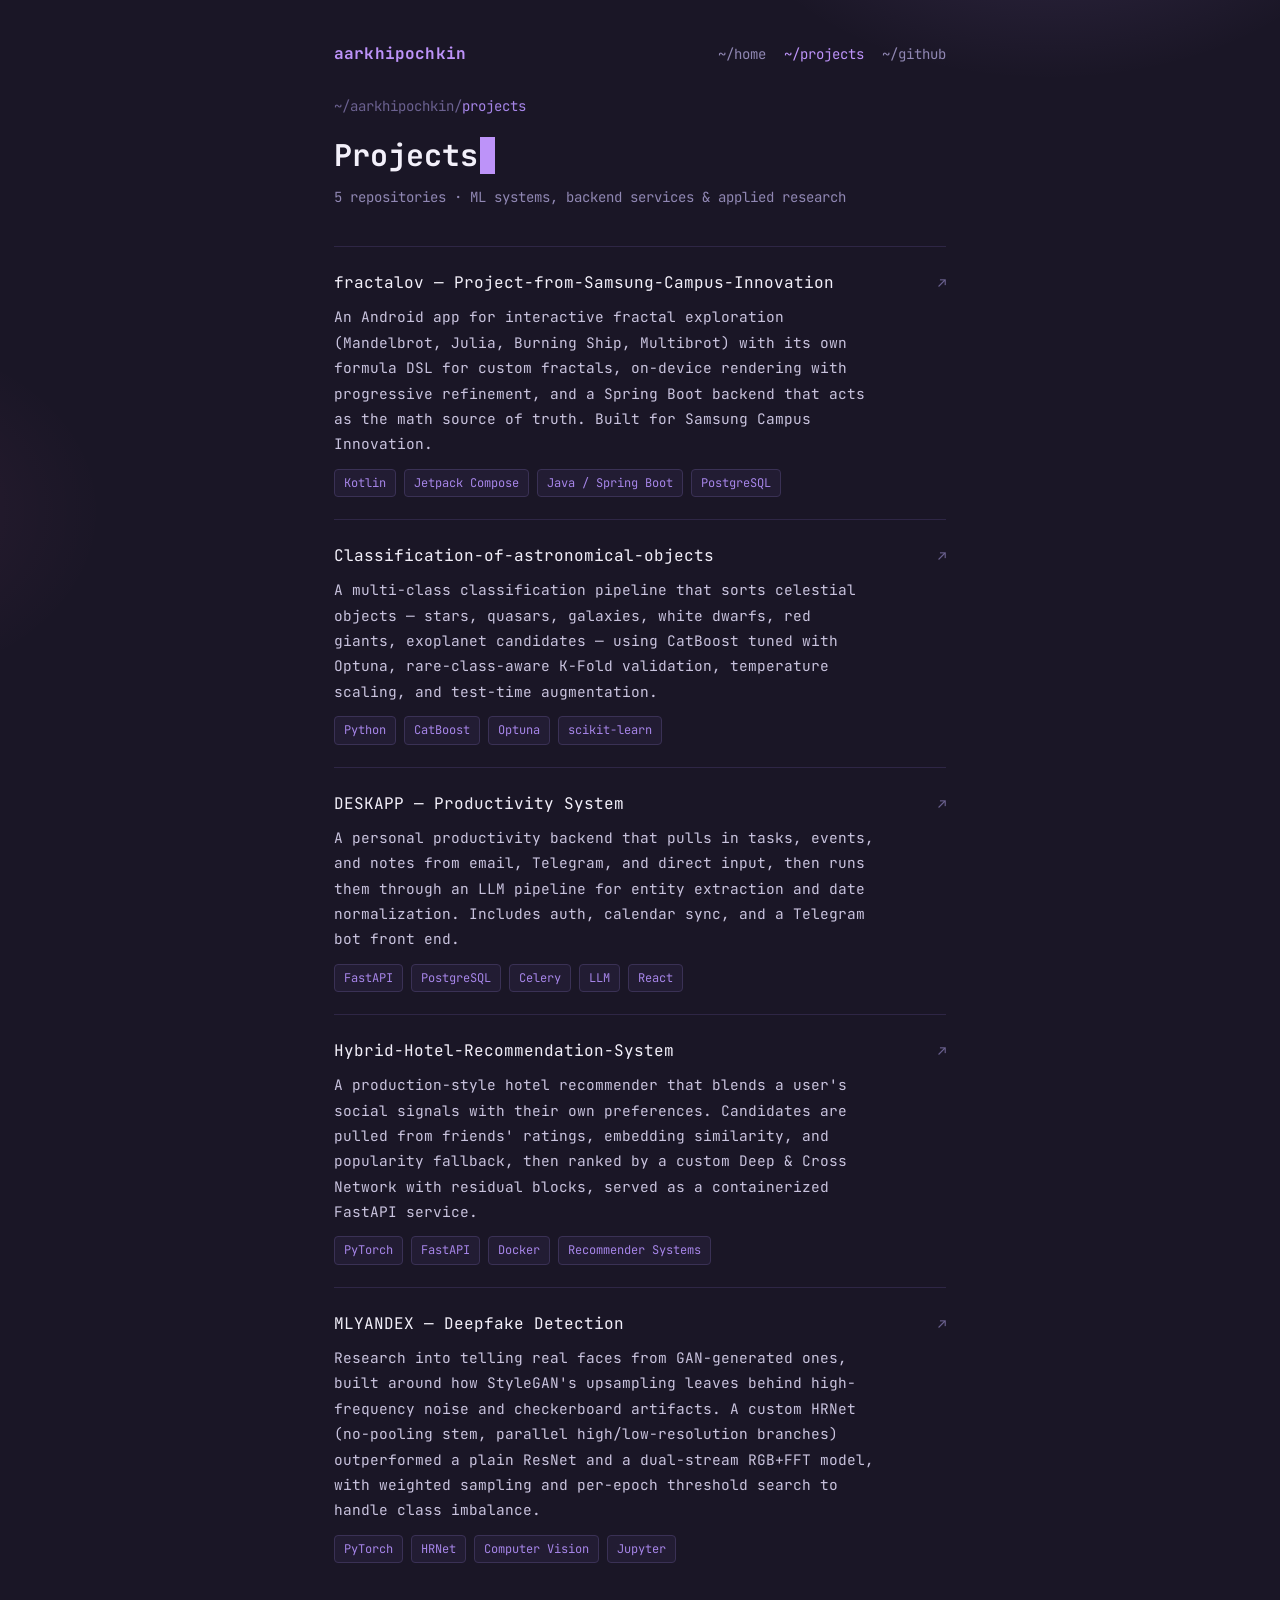
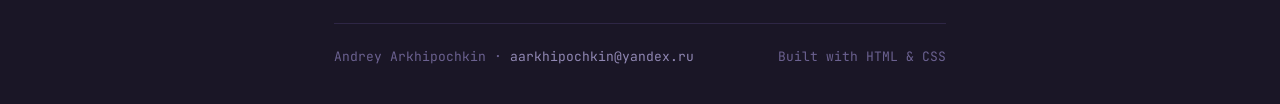
==== projects.html @ 34a768a9 "Add files via upload" ====
<!DOCTYPE html>
<html lang="en">
<head>
<meta charset="UTF-8">
<meta name="viewport" content="width=device-width, initial-scale=1">
<title>Projects · Andrey Arkhipochkin</title>
<meta name="description" content="Selected projects by Andrey Arkhipochkin — ML systems, backend services, and applied research.">
<link rel="icon" href="data:,">
<link rel="preconnect" href="https://fonts.googleapis.com">
<link rel="preconnect" href="https://fonts.gstatic.com" crossorigin>
<link href="https://fonts.googleapis.com/css2?family=JetBrains+Mono:wght@400;500;600;700&display=swap" rel="stylesheet">
<link rel="stylesheet" href="style.css">
</head>
<body>

<div class="wrap">

  <header class="site-header">
    <a class="logo" href="index.html">aarkhipochkin</a>
    <nav class="nav-links">
      <a href="index.html">~/home</a>
      <a href="projects.html" class="active">~/projects</a>
      <a href="https://github.com/Krist-Marrakesh" target="_blank" rel="noopener">~/github</a>
    </nav>
  </header>

  <main>
    <p class="crumb">~/aarkhipochkin/<span class="seg-accent">projects</span></p>

    <h1>Projects<span class="cursor">&nbsp;</span></h1>
    <p class="intro-line">5 repositories · ML systems, backend services &amp; applied research</p>

    <div class="project-list">

      <a class="project-row" href="https://github.com/Krist-Marrakesh/Project-from-Samsung-Campus-Innovation" target="_blank" rel="noopener">
        <div class="project-title">
          <span>fractalov — Project-from-Samsung-Campus-Innovation</span>
          <span class="project-arrow">↗</span>
        </div>
        <p class="project-desc">An Android app for interactive fractal exploration (Mandelbrot, Julia, Burning Ship, Multibrot) with its own formula DSL for custom fractals, on-device rendering with progressive refinement, and a Spring Boot backend that acts as the math source of truth. Built for Samsung Campus Innovation.</p>
        <div class="tags">
          <span class="tag">Kotlin</span>
          <span class="tag">Jetpack Compose</span>
          <span class="tag">Java / Spring Boot</span>
          <span class="tag">PostgreSQL</span>
        </div>
      </a>

      <a class="project-row" href="https://github.com/Krist-Marrakesh/Classification-of-astronomical-objects" target="_blank" rel="noopener">
        <div class="project-title">
          <span>Classification-of-astronomical-objects</span>
          <span class="project-arrow">↗</span>
        </div>
        <p class="project-desc">A multi-class classification pipeline that sorts celestial objects — stars, quasars, galaxies, white dwarfs, red giants, exoplanet candidates — using CatBoost tuned with Optuna, rare-class-aware K-Fold validation, temperature scaling, and test-time augmentation.</p>
        <div class="tags">
          <span class="tag">Python</span>
          <span class="tag">CatBoost</span>
          <span class="tag">Optuna</span>
          <span class="tag">scikit-learn</span>
        </div>
      </a>

      <a class="project-row" href="https://github.com/Krist-Marrakesh/DESKAPP" target="_blank" rel="noopener">
        <div class="project-title">
          <span>DESKAPP — Productivity System</span>
          <span class="project-arrow">↗</span>
        </div>
        <p class="project-desc">A personal productivity backend that pulls in tasks, events, and notes from email, Telegram, and direct input, then runs them through an LLM pipeline for entity extraction and date normalization. Includes auth, calendar sync, and a Telegram bot front end.</p>
        <div class="tags">
          <span class="tag">FastAPI</span>
          <span class="tag">PostgreSQL</span>
          <span class="tag">Celery</span>
          <span class="tag">LLM</span>
          <span class="tag">React</span>
        </div>
      </a>

      <a class="project-row" href="https://github.com/Krist-Marrakesh/Hybrid-Hotel-Recommendation-System-Based-on-Friends-Recommendations" target="_blank" rel="noopener">
        <div class="project-title">
          <span>Hybrid-Hotel-Recommendation-System</span>
          <span class="project-arrow">↗</span>
        </div>
        <p class="project-desc">A production-style hotel recommender that blends a user's social signals with their own preferences. Candidates are pulled from friends' ratings, embedding similarity, and popularity fallback, then ranked by a custom Deep &amp; Cross Network with residual blocks, served as a containerized FastAPI service.</p>
        <div class="tags">
          <span class="tag">PyTorch</span>
          <span class="tag">FastAPI</span>
          <span class="tag">Docker</span>
          <span class="tag">Recommender Systems</span>
        </div>
      </a>

      <a class="project-row" href="https://github.com/Krist-Marrakesh/MLYANDEX" target="_blank" rel="noopener">
        <div class="project-title">
          <span>MLYANDEX — Deepfake Detection</span>
          <span class="project-arrow">↗</span>
        </div>
        <p class="project-desc">Research into telling real faces from GAN-generated ones, built around how StyleGAN's upsampling leaves behind high-frequency noise and checkerboard artifacts. A custom HRNet (no-pooling stem, parallel high/low-resolution branches) outperformed a plain ResNet and a dual-stream RGB+FFT model, with weighted sampling and per-epoch threshold search to handle class imbalance.</p>
        <div class="tags">
          <span class="tag">PyTorch</span>
          <span class="tag">HRNet</span>
          <span class="tag">Computer Vision</span>
          <span class="tag">Jupyter</span>
        </div>
      </a>

    </div>
  </main>

  <footer>
    <span>Andrey Arkhipochkin · <a href="mailto:aarkhipochkin@yandex.ru">aarkhipochkin@yandex.ru</a></span>
    <span>Built with HTML &amp; CSS</span>
  </footer>

</div>

</body>
</html>
---- style.css ----
/* ============================================================
   aarkhipochkin.github.io — Dracula-purple, terminal-minimal
   ============================================================ */

:root {
  --bg:        #1a1626;
  --bg-soft:   #221c33;
  --card:      #251f3a;
  --border:    #3a3155;
  --border-soft: #2e2645;

  --text:      #f3f0fa;
  --text-dim:  #c9c3de;
  --muted:     #9087b3;
  --faint:     #6b6190;

  --purple:    #bd93f9;
  --purple-soft: #a685e8;
  --pink:      #ff79c6;
  --cyan:      #8be9fd;

  --mono: 'JetBrains Mono', 'Fira Code', ui-monospace, SFMono-Regular, Menlo, Consolas, monospace;

  --max-w: 660px;
  --radius: 6px;
}

* { box-sizing: border-box; }

html { scroll-behavior: smooth; }

body {
  margin: 0;
  background: var(--bg);
  background-image:
    radial-gradient(560px 360px at 82% -8%, rgba(189, 147, 249, 0.16), transparent 60%),
    radial-gradient(420px 320px at -10% 30%, rgba(255, 121, 198, 0.07), transparent 55%);
  background-repeat: no-repeat;
  color: var(--text);
  font-family: var(--mono);
  font-size: 16px;
  line-height: 1.7;
  -webkit-font-smoothing: antialiased;
  min-height: 100vh;
  display: flex;
  flex-direction: column;
}

::selection {
  background: var(--purple);
  color: var(--bg);
}

a {
  color: inherit;
  text-decoration: none;
}

a:focus-visible,
button:focus-visible {
  outline: 2px solid var(--purple);
  outline-offset: 3px;
  border-radius: 3px;
}

.wrap {
  width: 100%;
  max-width: var(--max-w);
  margin: 0 auto;
  padding: 0 24px;
  flex: 1;
  display: flex;
  flex-direction: column;
}

/* ---------- header / nav ---------- */

.site-header {
  display: flex;
  align-items: baseline;
  justify-content: space-between;
  flex-wrap: wrap;
  row-gap: 10px;
  padding: 40px 0 28px;
}

.site-header .logo {
  color: var(--purple);
  font-weight: 700;
  letter-spacing: 0.01em;
}

.site-header .logo:hover { color: var(--pink); }

.nav-links {
  display: flex;
  gap: 18px;
  font-size: 14px;
}

.nav-links a {
  color: var(--muted);
  transition: color 0.15s ease;
  white-space: nowrap;
}

.nav-links a:hover { color: var(--text); }

.nav-links a.active {
  color: var(--purple);
  position: relative;
}

/* ---------- breadcrumb ---------- */

.crumb {
  color: var(--faint);
  font-size: 14px;
  margin: 0 0 18px;
}

.crumb .seg-accent { color: var(--purple-soft); }

/* ---------- hero / home ---------- */

main { padding-bottom: 56px; }

h1 {
  font-size: 30px;
  font-weight: 700;
  line-height: 1.25;
  margin: 0 0 12px;
  color: var(--text);
}

.cursor {
  display: inline-block;
  width: 0.5em;
  margin-left: 2px;
  background: var(--purple);
  animation: blink 1.05s step-end infinite;
}

@keyframes blink {
  0%, 49% { opacity: 1; }
  50%, 100% { opacity: 0; }
}

.role-line {
  color: var(--purple-soft);
  font-size: 14.5px;
  letter-spacing: 0.01em;
  margin: 0 0 28px;
}

.role-line .dot { color: var(--faint); margin: 0 8px; }

.bio {
  color: var(--text-dim);
  font-size: 15px;
  line-height: 1.85;
  max-width: 58ch;
  margin: 0 0 34px;
}

.actions {
  display: flex;
  gap: 14px;
  flex-wrap: wrap;
  margin-bottom: 52px;
}

.btn {
  display: inline-flex;
  align-items: center;
  gap: 6px;
  padding: 10px 20px;
  font-family: var(--mono);
  font-size: 14px;
  border-radius: var(--radius);
  border: 1px solid transparent;
  transition: border-color 0.15s ease, background 0.15s ease, color 0.15s ease, transform 0.1s ease;
}

.btn:active { transform: translateY(1px); }

.btn-primary {
  background: var(--purple);
  color: #1a1626;
  font-weight: 600;
}

.btn-primary:hover { background: var(--pink); }

.btn-ghost {
  border-color: var(--border);
  color: var(--text-dim);
}

.btn-ghost:hover {
  border-color: var(--purple-soft);
  color: var(--text);
}

.avatar-wrap {
  display: flex;
  justify-content: flex-start;
}

.avatar {
  width: 112px;
  height: 112px;
  border-radius: 50%;
  object-fit: cover;
  border: 1px solid var(--border);
  box-shadow: 0 0 0 6px rgba(189, 147, 249, 0.06);
}

/* ---------- projects list ---------- */

.intro-line {
  color: var(--muted);
  font-size: 14px;
  margin: 0 0 36px;
}

.project-list {
  display: flex;
  flex-direction: column;
}

.project-row {
  display: block;
  padding: 22px 0;
  border-top: 1px solid var(--border-soft);
}

.project-row:last-child { padding-bottom: 4px; }

.project-title {
  display: flex;
  align-items: baseline;
  justify-content: space-between;
  gap: 12px;
  margin: 0 0 8px;
}

.project-title a {
  color: var(--text);
  font-size: 16.5px;
  font-weight: 600;
  transition: color 0.15s ease;
}

.project-title a:hover { color: var(--purple); }

.project-arrow {
  color: var(--faint);
  font-size: 14px;
  transition: color 0.15s ease, transform 0.15s ease;
}

.project-row:hover .project-arrow {
  color: var(--pink);
  transform: translate(2px, -2px);
}

.project-desc {
  color: var(--text-dim);
  font-size: 14.5px;
  line-height: 1.75;
  margin: 0 0 12px;
  max-width: 60ch;
}

.tags {
  display: flex;
  flex-wrap: wrap;
  gap: 8px;
}

.tag {
  font-size: 12px;
  color: var(--purple-soft);
  border: 1px solid var(--border);
  border-radius: 4px;
  padding: 3px 9px;
  background: var(--bg-soft);
}

/* ---------- footer ---------- */

footer {
  border-top: 1px solid var(--border-soft);
  padding: 22px 0 36px;
  display: flex;
  justify-content: space-between;
  flex-wrap: wrap;
  row-gap: 8px;
  font-size: 13px;
  color: var(--faint);
}

footer a { color: var(--muted); }
footer a:hover { color: var(--purple); }

/* ---------- responsive ---------- */

@media (max-width: 540px) {
  .wrap { padding: 0 18px; }
  h1 { font-size: 25px; }
  .avatar { width: 92px; height: 92px; }
  .site-header { padding: 28px 0 22px; }
  .project-title { flex-direction: column; gap: 2px; }
}

@media (prefers-reduced-motion: reduce) {
  .cursor { animation: none; opacity: 1; }
  html { scroll-behavior: auto; }
}
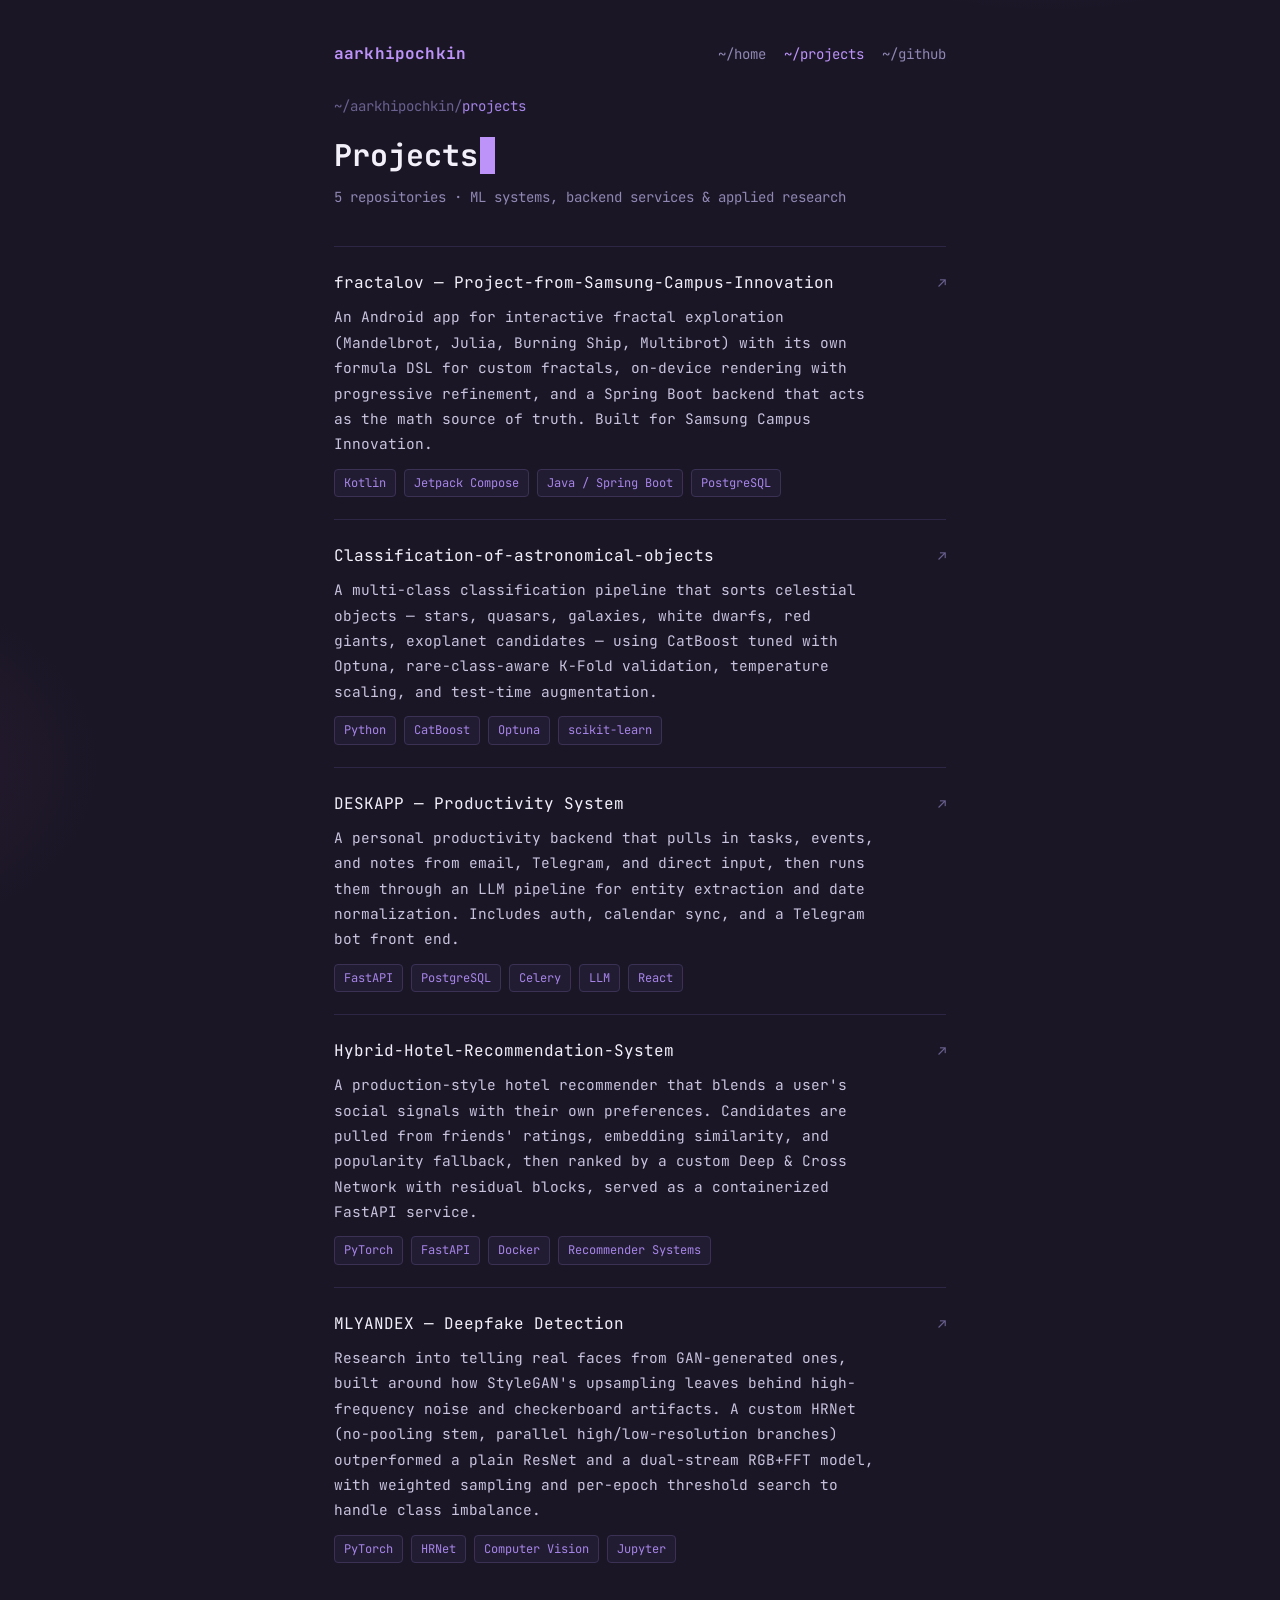
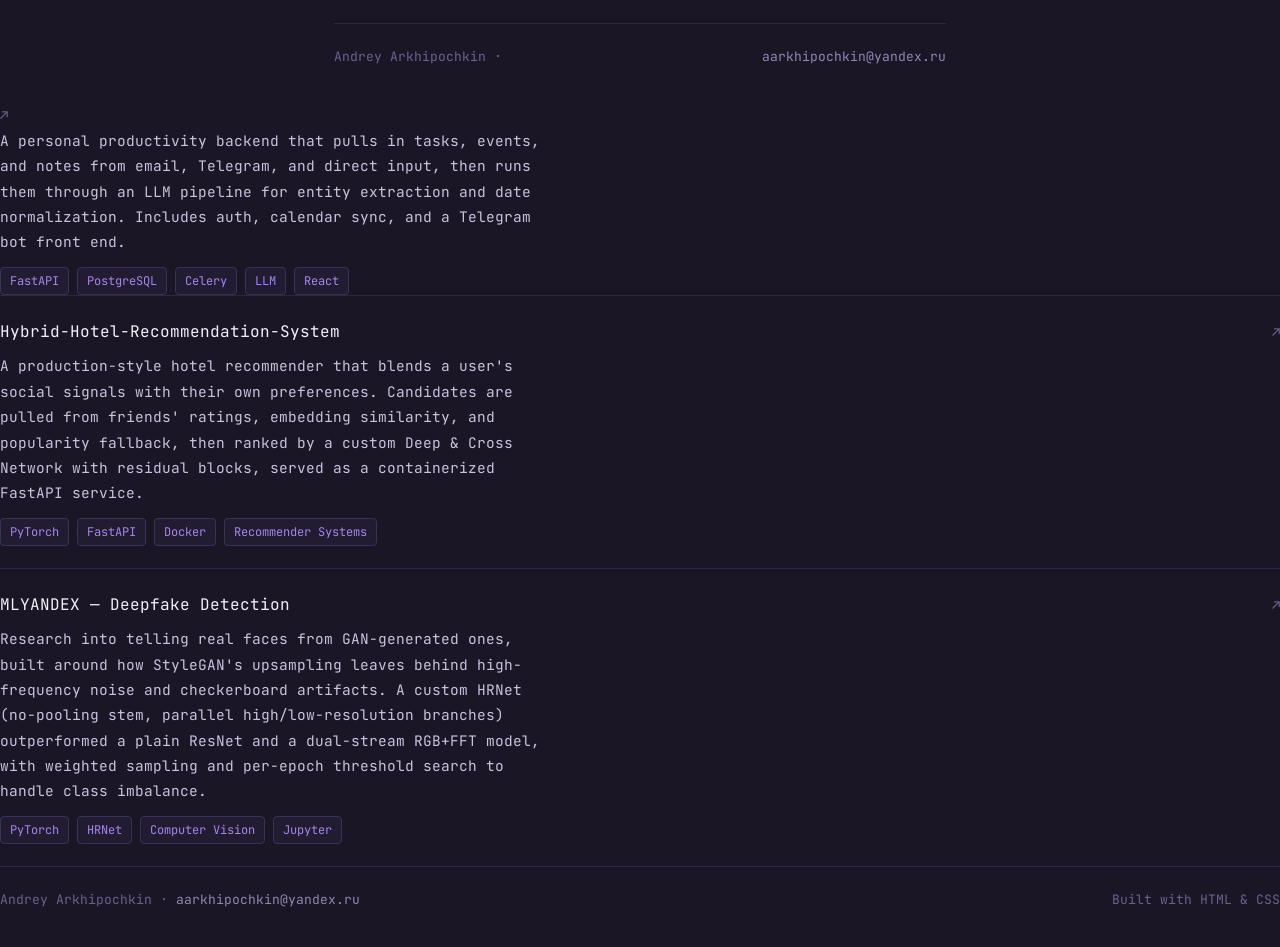
==== commit d8ec8cbd: "Update projects.html" ====
--- a/projects.html
+++ b/projects.html
@@ -107,6 +107,56 @@
   </main>
 
   <footer>
+    Andrey Arkhipochkin · <a href="mailto:aarkhipochkin@yandex.ru">aarkhipochkin@yandex.ru</a>
+  </footer>
+
+</div>
+
+</body>
+</html>          <span class="project-arrow">↗</span>
+        </div>
+        <p class="project-desc">A personal productivity backend that pulls in tasks, events, and notes from email, Telegram, and direct input, then runs them through an LLM pipeline for entity extraction and date normalization. Includes auth, calendar sync, and a Telegram bot front end.</p>
+        <div class="tags">
+          <span class="tag">FastAPI</span>
+          <span class="tag">PostgreSQL</span>
+          <span class="tag">Celery</span>
+          <span class="tag">LLM</span>
+          <span class="tag">React</span>
+        </div>
+      </a>
+
+      <a class="project-row" href="https://github.com/Krist-Marrakesh/Hybrid-Hotel-Recommendation-System-Based-on-Friends-Recommendations" target="_blank" rel="noopener">
+        <div class="project-title">
+          <span>Hybrid-Hotel-Recommendation-System</span>
+          <span class="project-arrow">↗</span>
+        </div>
+        <p class="project-desc">A production-style hotel recommender that blends a user's social signals with their own preferences. Candidates are pulled from friends' ratings, embedding similarity, and popularity fallback, then ranked by a custom Deep &amp; Cross Network with residual blocks, served as a containerized FastAPI service.</p>
+        <div class="tags">
+          <span class="tag">PyTorch</span>
+          <span class="tag">FastAPI</span>
+          <span class="tag">Docker</span>
+          <span class="tag">Recommender Systems</span>
+        </div>
+      </a>
+
+      <a class="project-row" href="https://github.com/Krist-Marrakesh/MLYANDEX" target="_blank" rel="noopener">
+        <div class="project-title">
+          <span>MLYANDEX — Deepfake Detection</span>
+          <span class="project-arrow">↗</span>
+        </div>
+        <p class="project-desc">Research into telling real faces from GAN-generated ones, built around how StyleGAN's upsampling leaves behind high-frequency noise and checkerboard artifacts. A custom HRNet (no-pooling stem, parallel high/low-resolution branches) outperformed a plain ResNet and a dual-stream RGB+FFT model, with weighted sampling and per-epoch threshold search to handle class imbalance.</p>
+        <div class="tags">
+          <span class="tag">PyTorch</span>
+          <span class="tag">HRNet</span>
+          <span class="tag">Computer Vision</span>
+          <span class="tag">Jupyter</span>
+        </div>
+      </a>
+
+    </div>
+  </main>
+
+  <footer>
     <span>Andrey Arkhipochkin · <a href="mailto:aarkhipochkin@yandex.ru">aarkhipochkin@yandex.ru</a></span>
     <span>Built with HTML &amp; CSS</span>
   </footer>
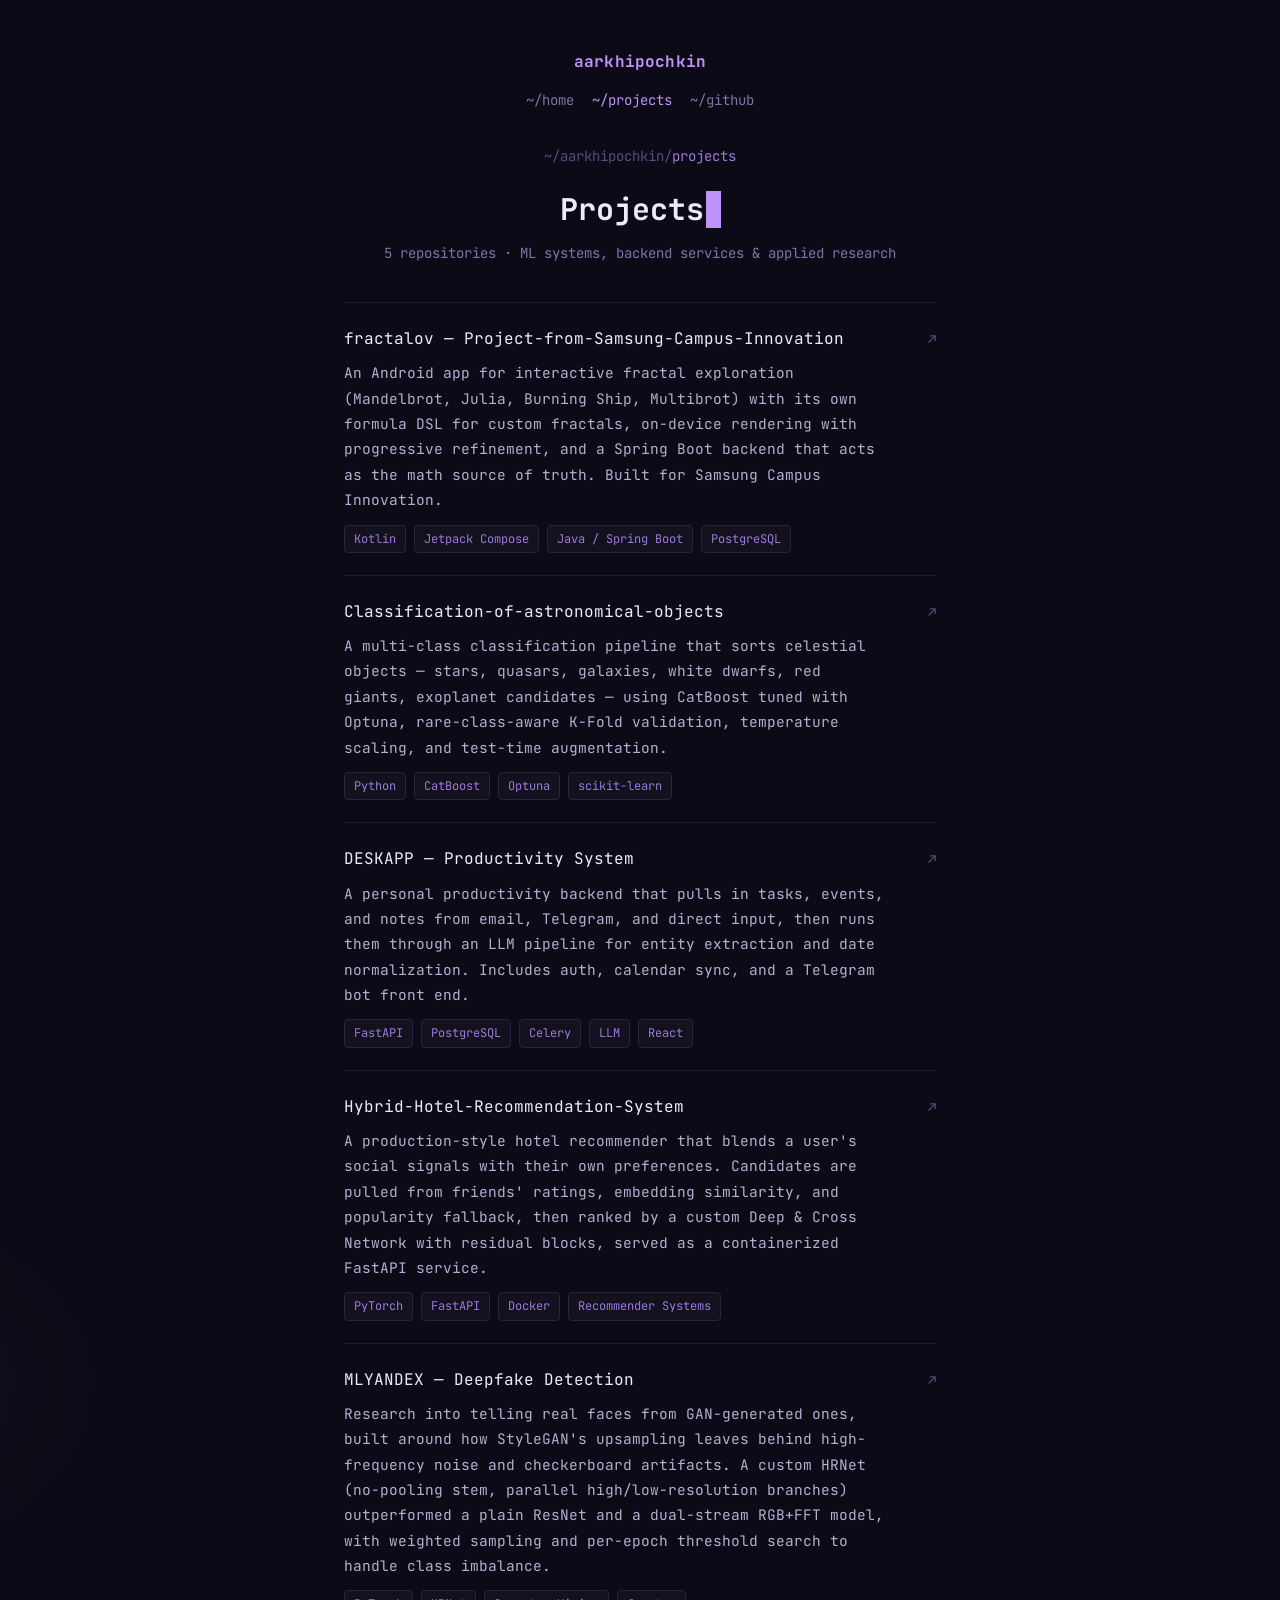
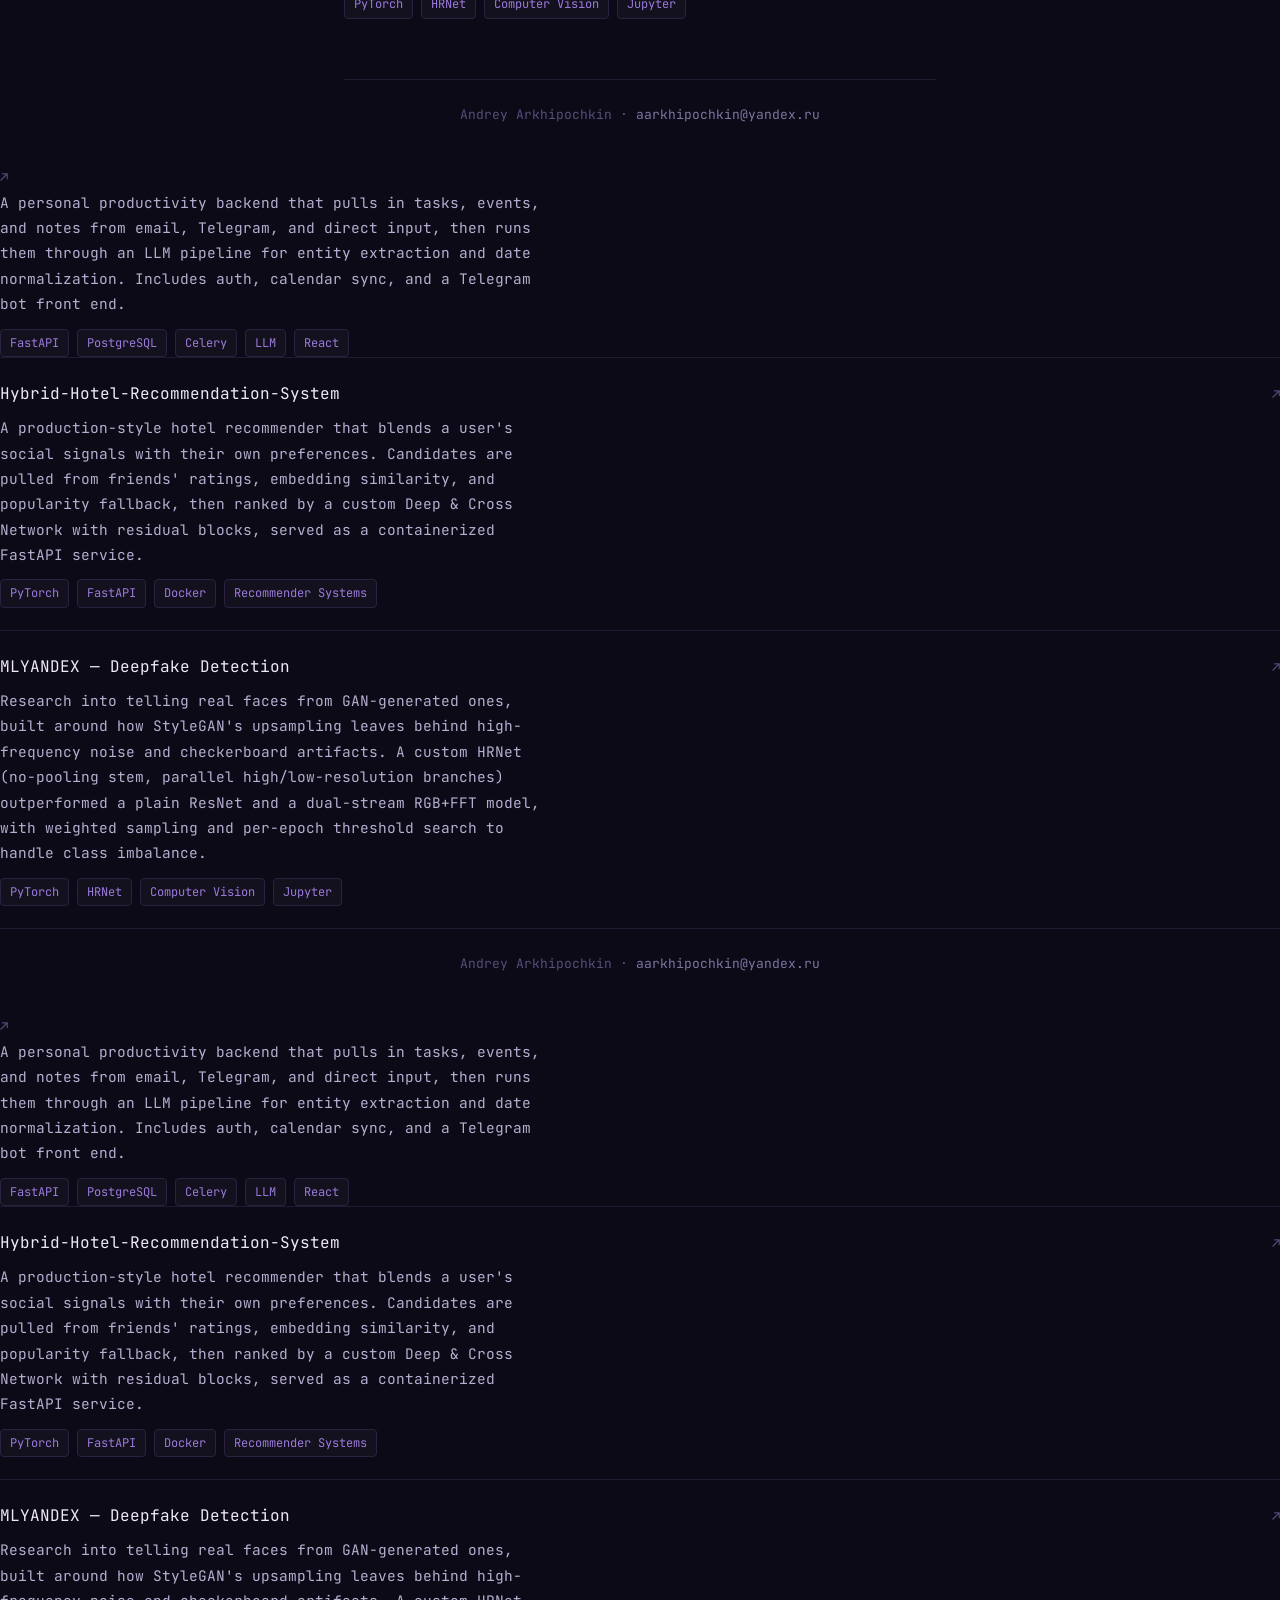
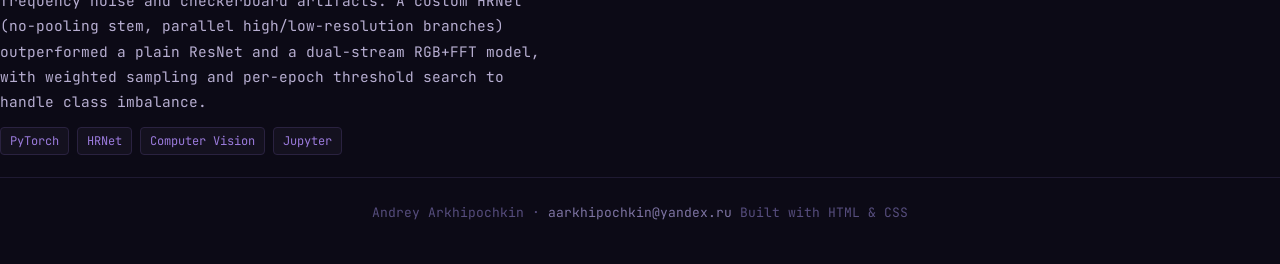
==== commit ace4f733: "Update projects.html" ====
--- a/projects.html
+++ b/projects.html
@@ -157,6 +157,56 @@
   </main>
 
   <footer>
+    Andrey Arkhipochkin · <a href="mailto:aarkhipochkin@yandex.ru">aarkhipochkin@yandex.ru</a>
+  </footer>
+
+</div>
+
+</body>
+</html>          <span class="project-arrow">↗</span>
+        </div>
+        <p class="project-desc">A personal productivity backend that pulls in tasks, events, and notes from email, Telegram, and direct input, then runs them through an LLM pipeline for entity extraction and date normalization. Includes auth, calendar sync, and a Telegram bot front end.</p>
+        <div class="tags">
+          <span class="tag">FastAPI</span>
+          <span class="tag">PostgreSQL</span>
+          <span class="tag">Celery</span>
+          <span class="tag">LLM</span>
+          <span class="tag">React</span>
+        </div>
+      </a>
+
+      <a class="project-row" href="https://github.com/Krist-Marrakesh/Hybrid-Hotel-Recommendation-System-Based-on-Friends-Recommendations" target="_blank" rel="noopener">
+        <div class="project-title">
+          <span>Hybrid-Hotel-Recommendation-System</span>
+          <span class="project-arrow">↗</span>
+        </div>
+        <p class="project-desc">A production-style hotel recommender that blends a user's social signals with their own preferences. Candidates are pulled from friends' ratings, embedding similarity, and popularity fallback, then ranked by a custom Deep &amp; Cross Network with residual blocks, served as a containerized FastAPI service.</p>
+        <div class="tags">
+          <span class="tag">PyTorch</span>
+          <span class="tag">FastAPI</span>
+          <span class="tag">Docker</span>
+          <span class="tag">Recommender Systems</span>
+        </div>
+      </a>
+
+      <a class="project-row" href="https://github.com/Krist-Marrakesh/MLYANDEX" target="_blank" rel="noopener">
+        <div class="project-title">
+          <span>MLYANDEX — Deepfake Detection</span>
+          <span class="project-arrow">↗</span>
+        </div>
+        <p class="project-desc">Research into telling real faces from GAN-generated ones, built around how StyleGAN's upsampling leaves behind high-frequency noise and checkerboard artifacts. A custom HRNet (no-pooling stem, parallel high/low-resolution branches) outperformed a plain ResNet and a dual-stream RGB+FFT model, with weighted sampling and per-epoch threshold search to handle class imbalance.</p>
+        <div class="tags">
+          <span class="tag">PyTorch</span>
+          <span class="tag">HRNet</span>
+          <span class="tag">Computer Vision</span>
+          <span class="tag">Jupyter</span>
+        </div>
+      </a>
+
+    </div>
+  </main>
+
+  <footer>
     <span>Andrey Arkhipochkin · <a href="mailto:aarkhipochkin@yandex.ru">aarkhipochkin@yandex.ru</a></span>
     <span>Built with HTML &amp; CSS</span>
   </footer>
--- a/style.css
+++ b/style.css
@@ -3,25 +3,25 @@
    ============================================================ */
 
 :root {
-  --bg:        #1a1626;
-  --bg-soft:   #221c33;
-  --card:      #251f3a;
-  --border:    #3a3155;
-  --border-soft: #2e2645;
-
-  --text:      #f3f0fa;
-  --text-dim:  #c9c3de;
-  --muted:     #9087b3;
-  --faint:     #6b6190;
+  --bg:        #0c0a16;
+  --bg-soft:   #14111f;
+  --card:      #181428;
+  --border:    #2a2240;
+  --border-soft: #1f1a32;
+
+  --text:      #efe9fa;
+  --text-dim:  #b7aed1;
+  --muted:     #7e74a3;
+  --faint:     #564d7d;
 
   --purple:    #bd93f9;
-  --purple-soft: #a685e8;
+  --purple-soft: #9a7adb;
   --pink:      #ff79c6;
   --cyan:      #8be9fd;
 
   --mono: 'JetBrains Mono', 'Fira Code', ui-monospace, SFMono-Regular, Menlo, Consolas, monospace;
 
-  --max-w: 660px;
+  --max-w: 640px;
   --radius: 6px;
 }
 
@@ -33,8 +33,8 @@
   margin: 0;
   background: var(--bg);
   background-image:
-    radial-gradient(560px 360px at 82% -8%, rgba(189, 147, 249, 0.16), transparent 60%),
-    radial-gradient(420px 320px at -10% 30%, rgba(255, 121, 198, 0.07), transparent 55%);
+    radial-gradient(560px 360px at 50% -10%, rgba(189, 147, 249, 0.09), transparent 60%),
+    radial-gradient(420px 320px at -10% 40%, rgba(255, 121, 198, 0.04), transparent 55%);
   background-repeat: no-repeat;
   color: var(--text);
   font-family: var(--mono);
@@ -77,11 +77,11 @@
 
 .site-header {
   display: flex;
-  align-items: baseline;
-  justify-content: space-between;
-  flex-wrap: wrap;
-  row-gap: 10px;
-  padding: 40px 0 28px;
+  flex-direction: column;
+  align-items: center;
+  gap: 14px;
+  padding: 48px 0 32px;
+  text-align: center;
 }
 
 .site-header .logo {
@@ -111,26 +111,26 @@
   position: relative;
 }
 
-/* ---------- breadcrumb ---------- */
+/* ---------- hero / home ---------- */
+
+main { padding-bottom: 56px; }
 
 .crumb {
   color: var(--faint);
   font-size: 14px;
-  margin: 0 0 18px;
+  margin: 0 0 22px;
+  text-align: center;
 }
 
 .crumb .seg-accent { color: var(--purple-soft); }
-
-/* ---------- hero / home ---------- */
-
-main { padding-bottom: 56px; }
 
 h1 {
   font-size: 30px;
   font-weight: 700;
   line-height: 1.25;
-  margin: 0 0 12px;
+  margin: 0 0 14px;
   color: var(--text);
+  text-align: center;
 }
 
 .cursor {
@@ -151,6 +151,7 @@
   font-size: 14.5px;
   letter-spacing: 0.01em;
   margin: 0 0 28px;
+  text-align: center;
 }
 
 .role-line .dot { color: var(--faint); margin: 0 8px; }
@@ -159,14 +160,16 @@
   color: var(--text-dim);
   font-size: 15px;
   line-height: 1.85;
-  max-width: 58ch;
-  margin: 0 0 34px;
+  max-width: 52ch;
+  margin: 0 auto 34px;
+  text-align: center;
 }
 
 .actions {
   display: flex;
   gap: 14px;
   flex-wrap: wrap;
+  justify-content: center;
   margin-bottom: 52px;
 }
 
@@ -186,7 +189,7 @@
 
 .btn-primary {
   background: var(--purple);
-  color: #1a1626;
+  color: var(--bg);
   font-weight: 600;
 }
 
@@ -204,7 +207,7 @@
 
 .avatar-wrap {
   display: flex;
-  justify-content: flex-start;
+  justify-content: center;
 }
 
 .avatar {
@@ -213,7 +216,7 @@
   border-radius: 50%;
   object-fit: cover;
   border: 1px solid var(--border);
-  box-shadow: 0 0 0 6px rgba(189, 147, 249, 0.06);
+  box-shadow: 0 0 0 6px rgba(189, 147, 249, 0.05);
 }
 
 /* ---------- projects list ---------- */
@@ -222,6 +225,7 @@
   color: var(--muted);
   font-size: 14px;
   margin: 0 0 36px;
+  text-align: center;
 }
 
 .project-list {
@@ -292,13 +296,15 @@
 
 footer {
   border-top: 1px solid var(--border-soft);
-  padding: 22px 0 36px;
-  display: flex;
-  justify-content: space-between;
-  flex-wrap: wrap;
-  row-gap: 8px;
+  padding: 24px 0 40px;
+  text-align: center;
   font-size: 13px;
   color: var(--faint);
+}
+
+footer .sep {
+  margin: 0 10px;
+  color: var(--border);
 }
 
 footer a { color: var(--muted); }
@@ -310,7 +316,7 @@
   .wrap { padding: 0 18px; }
   h1 { font-size: 25px; }
   .avatar { width: 92px; height: 92px; }
-  .site-header { padding: 28px 0 22px; }
+  .site-header { padding: 32px 0 24px; }
   .project-title { flex-direction: column; gap: 2px; }
 }
 
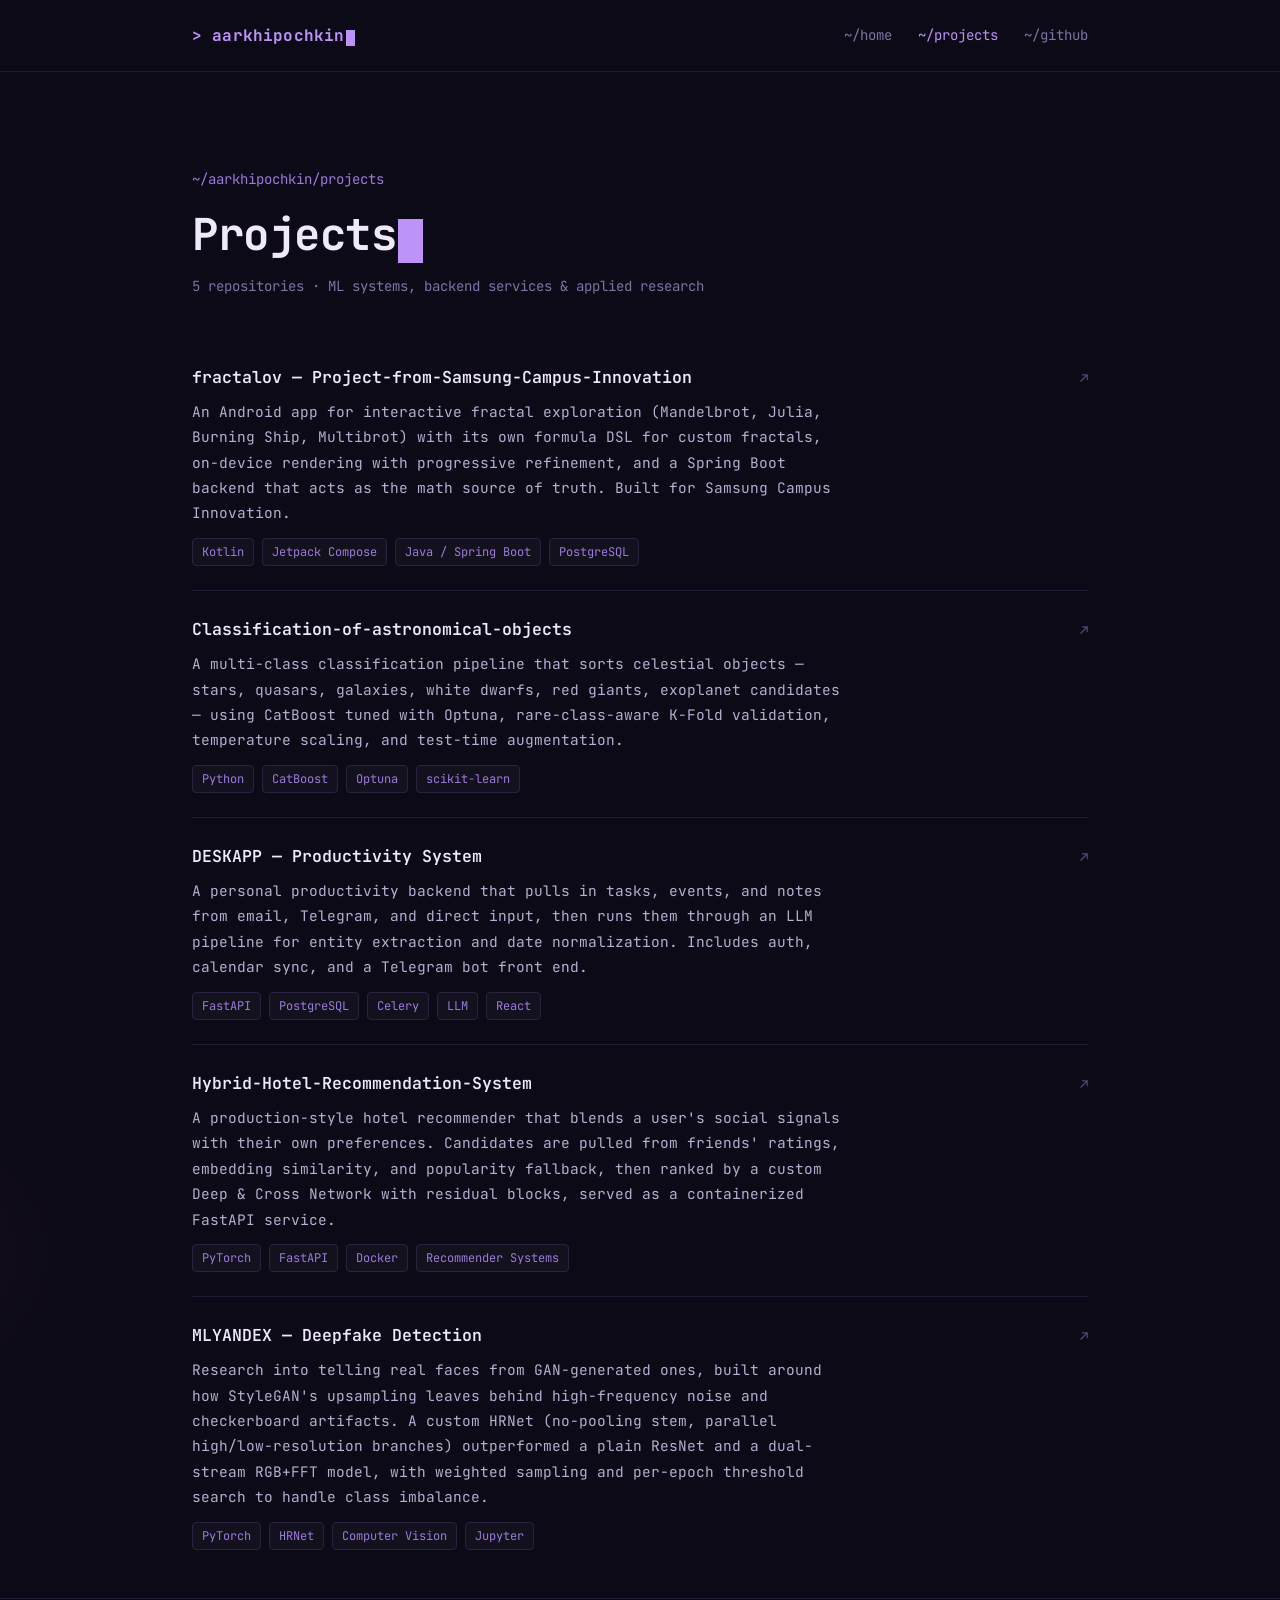
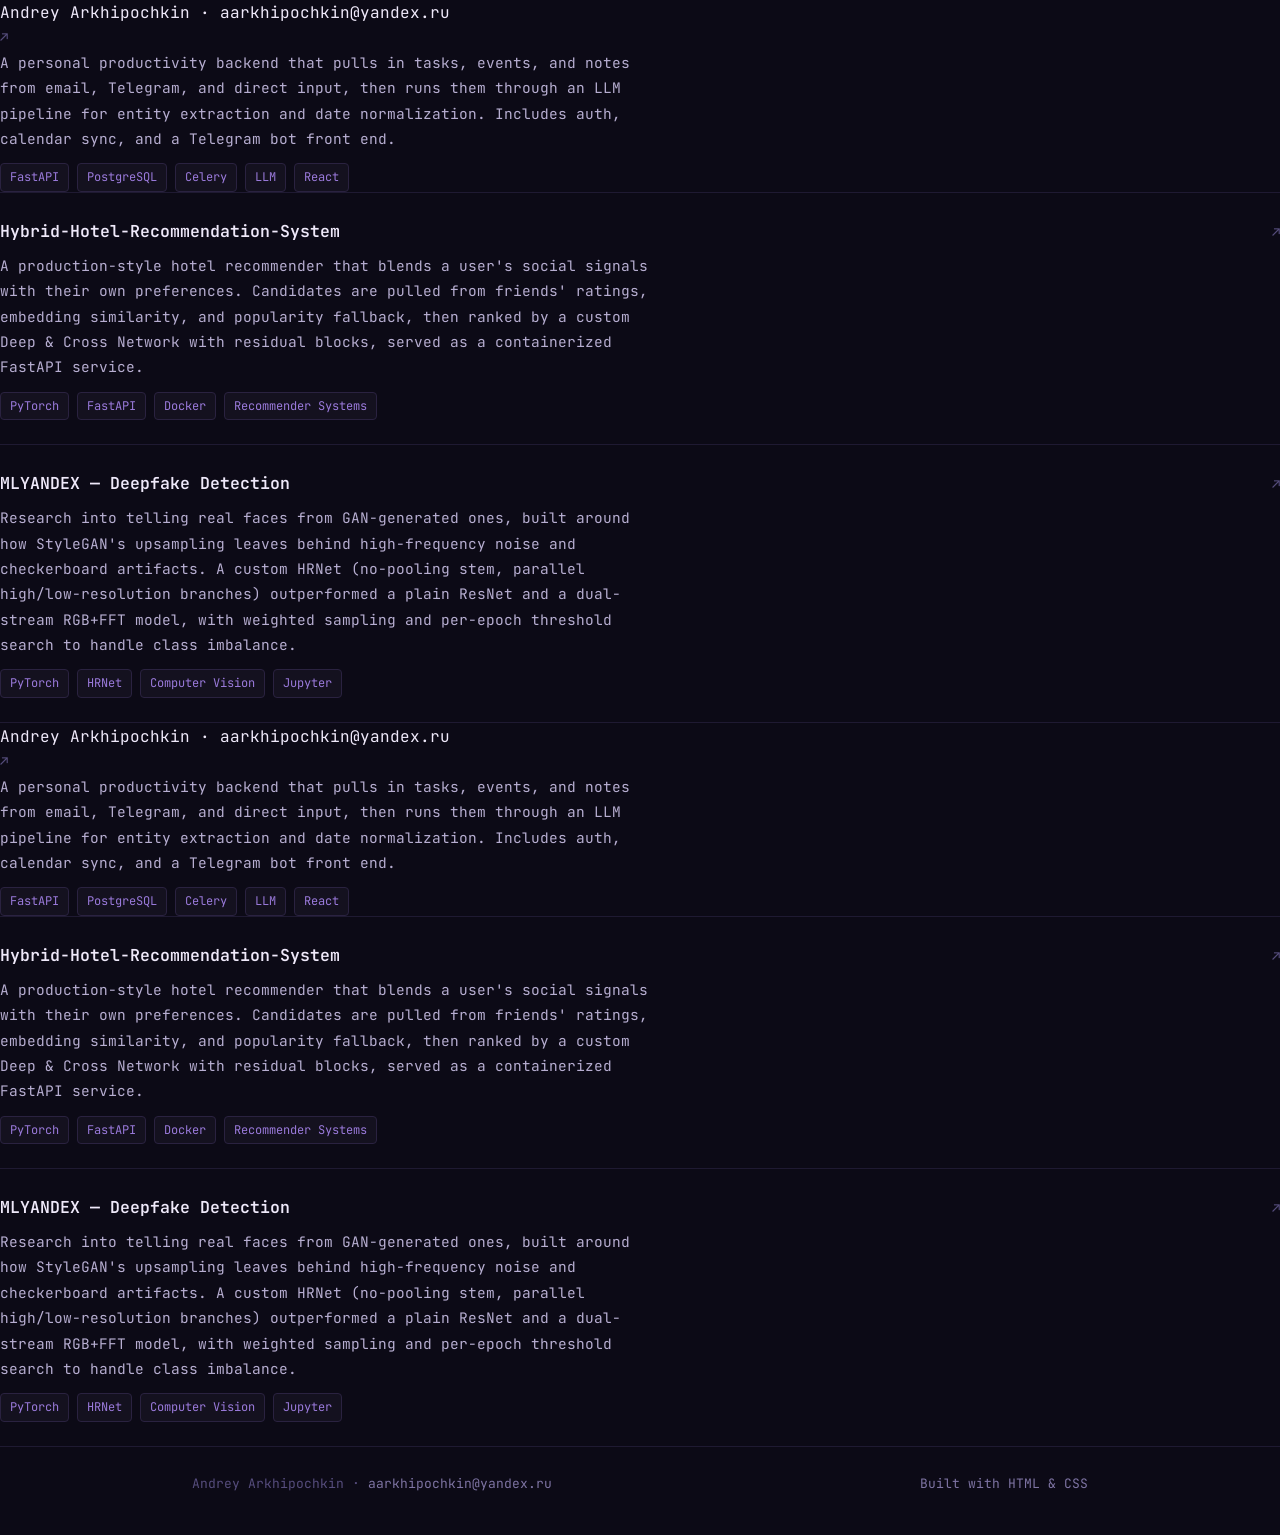
==== commit bcfd2a9f: "Rework layout to wide left-aligned style (papayiv-like), keep Dracula-purple theme Co-Authored-By: C" ====
--- a/projects.html
+++ b/projects.html
@@ -13,18 +13,19 @@
 </head>
 <body>
 
-<div class="wrap">
-
-  <header class="site-header">
-    <a class="logo" href="index.html">aarkhipochkin</a>
+<header class="site-header">
+  <div class="header-inner">
+    <a class="logo" href="index.html">&gt;&nbsp;aarkhipochkin<span class="cursor">&nbsp;</span></a>
     <nav class="nav-links">
       <a href="index.html">~/home</a>
       <a href="projects.html" class="active">~/projects</a>
       <a href="https://github.com/Krist-Marrakesh" target="_blank" rel="noopener">~/github</a>
     </nav>
-  </header>
-
-  <main>
+  </div>
+</header>
+
+<main class="wrap">
+
     <p class="crumb">~/aarkhipochkin/<span class="seg-accent">projects</span></p>
 
     <h1>Projects<span class="cursor">&nbsp;</span></h1>
@@ -204,14 +205,14 @@
       </a>
 
     </div>
-  </main>
-
-  <footer>
+</main>
+
+<footer>
+  <div class="footer-inner">
     <span>Andrey Arkhipochkin · <a href="mailto:aarkhipochkin@yandex.ru">aarkhipochkin@yandex.ru</a></span>
-    <span>Built with HTML &amp; CSS</span>
-  </footer>
-
-</div>
+    <span class="footer-right">Built with HTML &amp; CSS</span>
+  </div>
+</footer>
 
 </body>
 </html>
--- a/style.css
+++ b/style.css
@@ -21,7 +21,7 @@
 
   --mono: 'JetBrains Mono', 'Fira Code', ui-monospace, SFMono-Regular, Menlo, Consolas, monospace;
 
-  --max-w: 640px;
+  --max-w: 960px;
   --radius: 6px;
 }
 
@@ -63,79 +63,94 @@
   border-radius: 3px;
 }
 
+/* ---------- header / nav ---------- */
+
+.site-header {
+  width: 100%;
+  border-bottom: 1px solid var(--border-soft);
+}
+
+.header-inner {
+  max-width: var(--max-w);
+  margin: 0 auto;
+  padding: 22px 32px;
+  display: flex;
+  align-items: center;
+  justify-content: space-between;
+  gap: 18px;
+}
+
+.logo {
+  color: var(--purple);
+  font-weight: 700;
+  letter-spacing: 0.01em;
+  white-space: nowrap;
+}
+
+.logo:hover { color: var(--pink); }
+
+.nav-links {
+  display: flex;
+  gap: 26px;
+  font-size: 14px;
+}
+
+.nav-links a {
+  color: var(--muted);
+  transition: color 0.15s ease;
+  white-space: nowrap;
+}
+
+.nav-links a:hover { color: var(--text); }
+
+.nav-links a.active { color: var(--purple); }
+
+/* ---------- main content shell ---------- */
+
 .wrap {
   width: 100%;
   max-width: var(--max-w);
   margin: 0 auto;
-  padding: 0 24px;
+  padding: 0 32px;
   flex: 1;
-  display: flex;
-  flex-direction: column;
-}
-
-/* ---------- header / nav ---------- */
-
-.site-header {
-  display: flex;
-  flex-direction: column;
+}
+
+/* ---------- hero / home ---------- */
+
+.hero {
+  display: flex;
   align-items: center;
-  gap: 14px;
-  padding: 48px 0 32px;
-  text-align: center;
-}
-
-.site-header .logo {
-  color: var(--purple);
+  justify-content: space-between;
+  gap: 56px;
+  padding: 96px 0 0;
+}
+
+.hero-text { flex: 1; min-width: 0; }
+
+.hero-avatar { flex-shrink: 0; }
+
+.crumb {
+  color: var(--purple-soft);
+  font-size: 14px;
+  margin: 0 0 18px;
+}
+
+.crumb .seg-accent { color: var(--purple-soft); }
+
+h1 {
+  font-size: 44px;
   font-weight: 700;
-  letter-spacing: 0.01em;
-}
-
-.site-header .logo:hover { color: var(--pink); }
-
-.nav-links {
-  display: flex;
-  gap: 18px;
-  font-size: 14px;
-}
-
-.nav-links a {
-  color: var(--muted);
-  transition: color 0.15s ease;
-  white-space: nowrap;
-}
-
-.nav-links a:hover { color: var(--text); }
-
-.nav-links a.active {
-  color: var(--purple);
-  position: relative;
-}
-
-/* ---------- hero / home ---------- */
-
-main { padding-bottom: 56px; }
-
-.crumb {
-  color: var(--faint);
-  font-size: 14px;
-  margin: 0 0 22px;
-  text-align: center;
-}
-
-.crumb .seg-accent { color: var(--purple-soft); }
-
-h1 {
-  font-size: 30px;
-  font-weight: 700;
-  line-height: 1.25;
-  margin: 0 0 14px;
+  line-height: 1.1;
+  margin: 0 0 16px;
   color: var(--text);
-  text-align: center;
+  letter-spacing: -0.01em;
 }
 
 .cursor {
   display: inline-block;
-  width: 0.5em;
+  width: 0.55em;
+  height: 1em;
+  vertical-align: text-bottom;
   margin-left: 2px;
   background: var(--purple);
   animation: blink 1.05s step-end infinite;
@@ -148,10 +163,9 @@
 
 .role-line {
   color: var(--purple-soft);
-  font-size: 14.5px;
+  font-size: 15px;
   letter-spacing: 0.01em;
-  margin: 0 0 28px;
-  text-align: center;
+  margin: 0 0 26px;
 }
 
 .role-line .dot { color: var(--faint); margin: 0 8px; }
@@ -160,17 +174,14 @@
   color: var(--text-dim);
   font-size: 15px;
   line-height: 1.85;
-  max-width: 52ch;
-  margin: 0 auto 34px;
-  text-align: center;
+  max-width: 56ch;
+  margin: 0 0 32px;
 }
 
 .actions {
   display: flex;
   gap: 14px;
   flex-wrap: wrap;
-  justify-content: center;
-  margin-bottom: 52px;
 }
 
 .btn {
@@ -205,41 +216,46 @@
   color: var(--text);
 }
 
-.avatar-wrap {
-  display: flex;
-  justify-content: center;
-}
-
 .avatar {
-  width: 112px;
-  height: 112px;
+  width: 156px;
+  height: 156px;
   border-radius: 50%;
   object-fit: cover;
   border: 1px solid var(--border);
   box-shadow: 0 0 0 6px rgba(189, 147, 249, 0.05);
 }
 
+.divider {
+  border: 0;
+  border-top: 1px solid var(--border-soft);
+  margin: 72px 0 0;
+}
+
 /* ---------- projects list ---------- */
+
+main.wrap > .crumb { padding-top: 96px; }
 
 .intro-line {
   color: var(--muted);
   font-size: 14px;
-  margin: 0 0 36px;
-  text-align: center;
-}
+  margin: 0 0 40px;
+}
+
+h1 + .intro-line { margin-top: -4px; }
 
 .project-list {
   display: flex;
   flex-direction: column;
+  padding-bottom: 24px;
 }
 
 .project-row {
   display: block;
-  padding: 22px 0;
+  padding: 24px 0;
   border-top: 1px solid var(--border-soft);
 }
 
-.project-row:last-child { padding-bottom: 4px; }
+.project-row:first-child { border-top: 0; }
 
 .project-title {
   display: flex;
@@ -249,14 +265,14 @@
   margin: 0 0 8px;
 }
 
-.project-title a {
+.project-title span:first-child {
   color: var(--text);
   font-size: 16.5px;
   font-weight: 600;
   transition: color 0.15s ease;
 }
 
-.project-title a:hover { color: var(--purple); }
+.project-row:hover .project-title span:first-child { color: var(--purple); }
 
 .project-arrow {
   color: var(--faint);
@@ -274,7 +290,7 @@
   font-size: 14.5px;
   line-height: 1.75;
   margin: 0 0 12px;
-  max-width: 60ch;
+  max-width: 72ch;
 }
 
 .tags {
@@ -295,28 +311,45 @@
 /* ---------- footer ---------- */
 
 footer {
+  width: 100%;
   border-top: 1px solid var(--border-soft);
-  padding: 24px 0 40px;
-  text-align: center;
+}
+
+.footer-inner {
+  max-width: var(--max-w);
+  margin: 0 auto;
+  padding: 26px 32px 40px;
+  display: flex;
+  align-items: center;
+  justify-content: space-between;
+  gap: 14px;
   font-size: 13px;
   color: var(--faint);
 }
 
-footer .sep {
-  margin: 0 10px;
-  color: var(--border);
-}
-
-footer a { color: var(--muted); }
-footer a:hover { color: var(--purple); }
+.footer-inner a { color: var(--muted); }
+.footer-inner a:hover { color: var(--purple); }
+.footer-right { color: var(--muted); }
 
 /* ---------- responsive ---------- */
 
+@media (max-width: 720px) {
+  .hero {
+    flex-direction: column-reverse;
+    align-items: flex-start;
+    gap: 32px;
+    padding-top: 56px;
+  }
+  h1 { font-size: 34px; }
+  .avatar { width: 120px; height: 120px; }
+  main.wrap > .crumb { padding-top: 56px; }
+}
+
 @media (max-width: 540px) {
-  .wrap { padding: 0 18px; }
-  h1 { font-size: 25px; }
-  .avatar { width: 92px; height: 92px; }
-  .site-header { padding: 32px 0 24px; }
+  .header-inner { padding: 18px 20px; flex-direction: column; gap: 12px; align-items: flex-start; }
+  .wrap { padding: 0 20px; }
+  .footer-inner { padding: 22px 20px 32px; flex-direction: column; align-items: flex-start; gap: 6px; }
+  h1 { font-size: 28px; }
   .project-title { flex-direction: column; gap: 2px; }
 }
 
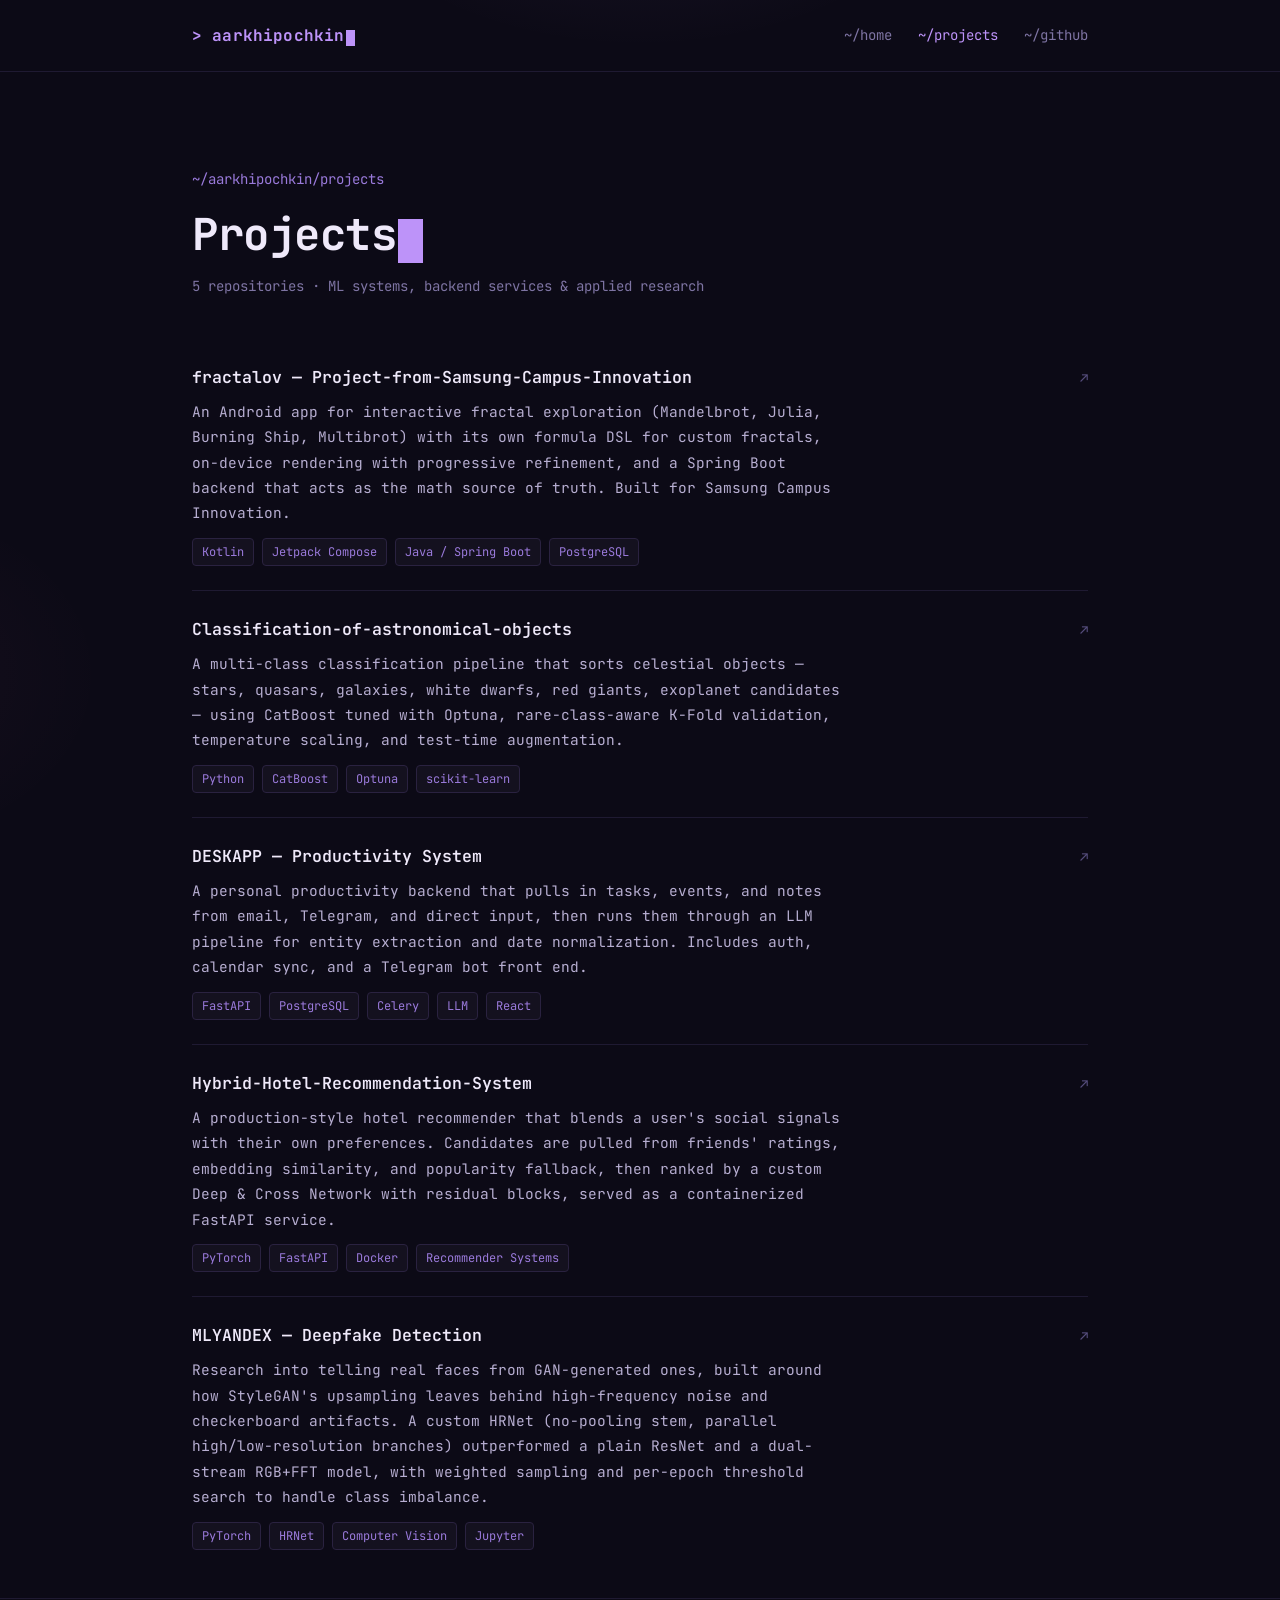
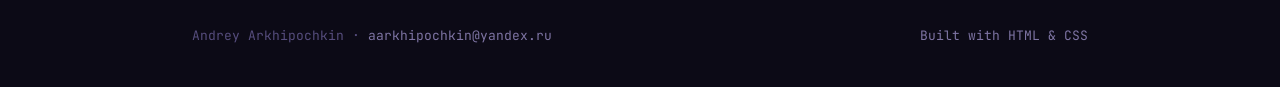
==== commit c58dacf8: "Fix projects.html: remove duplicated/garbled trailing markup Co-Authored-By: Claude Opus 4.8 <norepl" ====
--- a/projects.html
+++ b/projects.html
@@ -26,185 +26,86 @@
 
 <main class="wrap">
 
-    <p class="crumb">~/aarkhipochkin/<span class="seg-accent">projects</span></p>
+  <p class="crumb">~/aarkhipochkin/<span class="seg-accent">projects</span></p>
 
-    <h1>Projects<span class="cursor">&nbsp;</span></h1>
-    <p class="intro-line">5 repositories · ML systems, backend services &amp; applied research</p>
+  <h1>Projects<span class="cursor">&nbsp;</span></h1>
+  <p class="intro-line">5 repositories · ML systems, backend services &amp; applied research</p>
 
-    <div class="project-list">
+  <div class="project-list">
 
-      <a class="project-row" href="https://github.com/Krist-Marrakesh/Project-from-Samsung-Campus-Innovation" target="_blank" rel="noopener">
-        <div class="project-title">
-          <span>fractalov — Project-from-Samsung-Campus-Innovation</span>
-          <span class="project-arrow">↗</span>
-        </div>
-        <p class="project-desc">An Android app for interactive fractal exploration (Mandelbrot, Julia, Burning Ship, Multibrot) with its own formula DSL for custom fractals, on-device rendering with progressive refinement, and a Spring Boot backend that acts as the math source of truth. Built for Samsung Campus Innovation.</p>
-        <div class="tags">
-          <span class="tag">Kotlin</span>
-          <span class="tag">Jetpack Compose</span>
-          <span class="tag">Java / Spring Boot</span>
-          <span class="tag">PostgreSQL</span>
-        </div>
-      </a>
+    <a class="project-row" href="https://github.com/Krist-Marrakesh/Project-from-Samsung-Campus-Innovation" target="_blank" rel="noopener">
+      <div class="project-title">
+        <span>fractalov — Project-from-Samsung-Campus-Innovation</span>
+        <span class="project-arrow">↗</span>
+      </div>
+      <p class="project-desc">An Android app for interactive fractal exploration (Mandelbrot, Julia, Burning Ship, Multibrot) with its own formula DSL for custom fractals, on-device rendering with progressive refinement, and a Spring Boot backend that acts as the math source of truth. Built for Samsung Campus Innovation.</p>
+      <div class="tags">
+        <span class="tag">Kotlin</span>
+        <span class="tag">Jetpack Compose</span>
+        <span class="tag">Java / Spring Boot</span>
+        <span class="tag">PostgreSQL</span>
+      </div>
+    </a>
 
-      <a class="project-row" href="https://github.com/Krist-Marrakesh/Classification-of-astronomical-objects" target="_blank" rel="noopener">
-        <div class="project-title">
-          <span>Classification-of-astronomical-objects</span>
-          <span class="project-arrow">↗</span>
-        </div>
-        <p class="project-desc">A multi-class classification pipeline that sorts celestial objects — stars, quasars, galaxies, white dwarfs, red giants, exoplanet candidates — using CatBoost tuned with Optuna, rare-class-aware K-Fold validation, temperature scaling, and test-time augmentation.</p>
-        <div class="tags">
-          <span class="tag">Python</span>
-          <span class="tag">CatBoost</span>
-          <span class="tag">Optuna</span>
-          <span class="tag">scikit-learn</span>
-        </div>
-      </a>
+    <a class="project-row" href="https://github.com/Krist-Marrakesh/Classification-of-astronomical-objects" target="_blank" rel="noopener">
+      <div class="project-title">
+        <span>Classification-of-astronomical-objects</span>
+        <span class="project-arrow">↗</span>
+      </div>
+      <p class="project-desc">A multi-class classification pipeline that sorts celestial objects — stars, quasars, galaxies, white dwarfs, red giants, exoplanet candidates — using CatBoost tuned with Optuna, rare-class-aware K-Fold validation, temperature scaling, and test-time augmentation.</p>
+      <div class="tags">
+        <span class="tag">Python</span>
+        <span class="tag">CatBoost</span>
+        <span class="tag">Optuna</span>
+        <span class="tag">scikit-learn</span>
+      </div>
+    </a>
 
-      <a class="project-row" href="https://github.com/Krist-Marrakesh/DESKAPP" target="_blank" rel="noopener">
-        <div class="project-title">
-          <span>DESKAPP — Productivity System</span>
-          <span class="project-arrow">↗</span>
-        </div>
-        <p class="project-desc">A personal productivity backend that pulls in tasks, events, and notes from email, Telegram, and direct input, then runs them through an LLM pipeline for entity extraction and date normalization. Includes auth, calendar sync, and a Telegram bot front end.</p>
-        <div class="tags">
-          <span class="tag">FastAPI</span>
-          <span class="tag">PostgreSQL</span>
-          <span class="tag">Celery</span>
-          <span class="tag">LLM</span>
-          <span class="tag">React</span>
-        </div>
-      </a>
+    <a class="project-row" href="https://github.com/Krist-Marrakesh/DESKAPP" target="_blank" rel="noopener">
+      <div class="project-title">
+        <span>DESKAPP — Productivity System</span>
+        <span class="project-arrow">↗</span>
+      </div>
+      <p class="project-desc">A personal productivity backend that pulls in tasks, events, and notes from email, Telegram, and direct input, then runs them through an LLM pipeline for entity extraction and date normalization. Includes auth, calendar sync, and a Telegram bot front end.</p>
+      <div class="tags">
+        <span class="tag">FastAPI</span>
+        <span class="tag">PostgreSQL</span>
+        <span class="tag">Celery</span>
+        <span class="tag">LLM</span>
+        <span class="tag">React</span>
+      </div>
+    </a>
 
-      <a class="project-row" href="https://github.com/Krist-Marrakesh/Hybrid-Hotel-Recommendation-System-Based-on-Friends-Recommendations" target="_blank" rel="noopener">
-        <div class="project-title">
-          <span>Hybrid-Hotel-Recommendation-System</span>
-          <span class="project-arrow">↗</span>
-        </div>
-        <p class="project-desc">A production-style hotel recommender that blends a user's social signals with their own preferences. Candidates are pulled from friends' ratings, embedding similarity, and popularity fallback, then ranked by a custom Deep &amp; Cross Network with residual blocks, served as a containerized FastAPI service.</p>
-        <div class="tags">
-          <span class="tag">PyTorch</span>
-          <span class="tag">FastAPI</span>
-          <span class="tag">Docker</span>
-          <span class="tag">Recommender Systems</span>
-        </div>
-      </a>
+    <a class="project-row" href="https://github.com/Krist-Marrakesh/Hybrid-Hotel-Recommendation-System-Based-on-Friends-Recommendations" target="_blank" rel="noopener">
+      <div class="project-title">
+        <span>Hybrid-Hotel-Recommendation-System</span>
+        <span class="project-arrow">↗</span>
+      </div>
+      <p class="project-desc">A production-style hotel recommender that blends a user's social signals with their own preferences. Candidates are pulled from friends' ratings, embedding similarity, and popularity fallback, then ranked by a custom Deep &amp; Cross Network with residual blocks, served as a containerized FastAPI service.</p>
+      <div class="tags">
+        <span class="tag">PyTorch</span>
+        <span class="tag">FastAPI</span>
+        <span class="tag">Docker</span>
+        <span class="tag">Recommender Systems</span>
+      </div>
+    </a>
 
-      <a class="project-row" href="https://github.com/Krist-Marrakesh/MLYANDEX" target="_blank" rel="noopener">
-        <div class="project-title">
-          <span>MLYANDEX — Deepfake Detection</span>
-          <span class="project-arrow">↗</span>
-        </div>
-        <p class="project-desc">Research into telling real faces from GAN-generated ones, built around how StyleGAN's upsampling leaves behind high-frequency noise and checkerboard artifacts. A custom HRNet (no-pooling stem, parallel high/low-resolution branches) outperformed a plain ResNet and a dual-stream RGB+FFT model, with weighted sampling and per-epoch threshold search to handle class imbalance.</p>
-        <div class="tags">
-          <span class="tag">PyTorch</span>
-          <span class="tag">HRNet</span>
-          <span class="tag">Computer Vision</span>
-          <span class="tag">Jupyter</span>
-        </div>
-      </a>
+    <a class="project-row" href="https://github.com/Krist-Marrakesh/MLYANDEX" target="_blank" rel="noopener">
+      <div class="project-title">
+        <span>MLYANDEX — Deepfake Detection</span>
+        <span class="project-arrow">↗</span>
+      </div>
+      <p class="project-desc">Research into telling real faces from GAN-generated ones, built around how StyleGAN's upsampling leaves behind high-frequency noise and checkerboard artifacts. A custom HRNet (no-pooling stem, parallel high/low-resolution branches) outperformed a plain ResNet and a dual-stream RGB+FFT model, with weighted sampling and per-epoch threshold search to handle class imbalance.</p>
+      <div class="tags">
+        <span class="tag">PyTorch</span>
+        <span class="tag">HRNet</span>
+        <span class="tag">Computer Vision</span>
+        <span class="tag">Jupyter</span>
+      </div>
+    </a>
 
-    </div>
-  </main>
+  </div>
 
-  <footer>
-    Andrey Arkhipochkin · <a href="mailto:aarkhipochkin@yandex.ru">aarkhipochkin@yandex.ru</a>
-  </footer>
-
-</div>
-
-</body>
-</html>          <span class="project-arrow">↗</span>
-        </div>
-        <p class="project-desc">A personal productivity backend that pulls in tasks, events, and notes from email, Telegram, and direct input, then runs them through an LLM pipeline for entity extraction and date normalization. Includes auth, calendar sync, and a Telegram bot front end.</p>
-        <div class="tags">
-          <span class="tag">FastAPI</span>
-          <span class="tag">PostgreSQL</span>
-          <span class="tag">Celery</span>
-          <span class="tag">LLM</span>
-          <span class="tag">React</span>
-        </div>
-      </a>
-
-      <a class="project-row" href="https://github.com/Krist-Marrakesh/Hybrid-Hotel-Recommendation-System-Based-on-Friends-Recommendations" target="_blank" rel="noopener">
-        <div class="project-title">
-          <span>Hybrid-Hotel-Recommendation-System</span>
-          <span class="project-arrow">↗</span>
-        </div>
-        <p class="project-desc">A production-style hotel recommender that blends a user's social signals with their own preferences. Candidates are pulled from friends' ratings, embedding similarity, and popularity fallback, then ranked by a custom Deep &amp; Cross Network with residual blocks, served as a containerized FastAPI service.</p>
-        <div class="tags">
-          <span class="tag">PyTorch</span>
-          <span class="tag">FastAPI</span>
-          <span class="tag">Docker</span>
-          <span class="tag">Recommender Systems</span>
-        </div>
-      </a>
-
-      <a class="project-row" href="https://github.com/Krist-Marrakesh/MLYANDEX" target="_blank" rel="noopener">
-        <div class="project-title">
-          <span>MLYANDEX — Deepfake Detection</span>
-          <span class="project-arrow">↗</span>
-        </div>
-        <p class="project-desc">Research into telling real faces from GAN-generated ones, built around how StyleGAN's upsampling leaves behind high-frequency noise and checkerboard artifacts. A custom HRNet (no-pooling stem, parallel high/low-resolution branches) outperformed a plain ResNet and a dual-stream RGB+FFT model, with weighted sampling and per-epoch threshold search to handle class imbalance.</p>
-        <div class="tags">
-          <span class="tag">PyTorch</span>
-          <span class="tag">HRNet</span>
-          <span class="tag">Computer Vision</span>
-          <span class="tag">Jupyter</span>
-        </div>
-      </a>
-
-    </div>
-  </main>
-
-  <footer>
-    Andrey Arkhipochkin · <a href="mailto:aarkhipochkin@yandex.ru">aarkhipochkin@yandex.ru</a>
-  </footer>
-
-</div>
-
-</body>
-</html>          <span class="project-arrow">↗</span>
-        </div>
-        <p class="project-desc">A personal productivity backend that pulls in tasks, events, and notes from email, Telegram, and direct input, then runs them through an LLM pipeline for entity extraction and date normalization. Includes auth, calendar sync, and a Telegram bot front end.</p>
-        <div class="tags">
-          <span class="tag">FastAPI</span>
-          <span class="tag">PostgreSQL</span>
-          <span class="tag">Celery</span>
-          <span class="tag">LLM</span>
-          <span class="tag">React</span>
-        </div>
-      </a>
-
-      <a class="project-row" href="https://github.com/Krist-Marrakesh/Hybrid-Hotel-Recommendation-System-Based-on-Friends-Recommendations" target="_blank" rel="noopener">
-        <div class="project-title">
-          <span>Hybrid-Hotel-Recommendation-System</span>
-          <span class="project-arrow">↗</span>
-        </div>
-        <p class="project-desc">A production-style hotel recommender that blends a user's social signals with their own preferences. Candidates are pulled from friends' ratings, embedding similarity, and popularity fallback, then ranked by a custom Deep &amp; Cross Network with residual blocks, served as a containerized FastAPI service.</p>
-        <div class="tags">
-          <span class="tag">PyTorch</span>
-          <span class="tag">FastAPI</span>
-          <span class="tag">Docker</span>
-          <span class="tag">Recommender Systems</span>
-        </div>
-      </a>
-
-      <a class="project-row" href="https://github.com/Krist-Marrakesh/MLYANDEX" target="_blank" rel="noopener">
-        <div class="project-title">
-          <span>MLYANDEX — Deepfake Detection</span>
-          <span class="project-arrow">↗</span>
-        </div>
-        <p class="project-desc">Research into telling real faces from GAN-generated ones, built around how StyleGAN's upsampling leaves behind high-frequency noise and checkerboard artifacts. A custom HRNet (no-pooling stem, parallel high/low-resolution branches) outperformed a plain ResNet and a dual-stream RGB+FFT model, with weighted sampling and per-epoch threshold search to handle class imbalance.</p>
-        <div class="tags">
-          <span class="tag">PyTorch</span>
-          <span class="tag">HRNet</span>
-          <span class="tag">Computer Vision</span>
-          <span class="tag">Jupyter</span>
-        </div>
-      </a>
-
-    </div>
 </main>
 
 <footer>
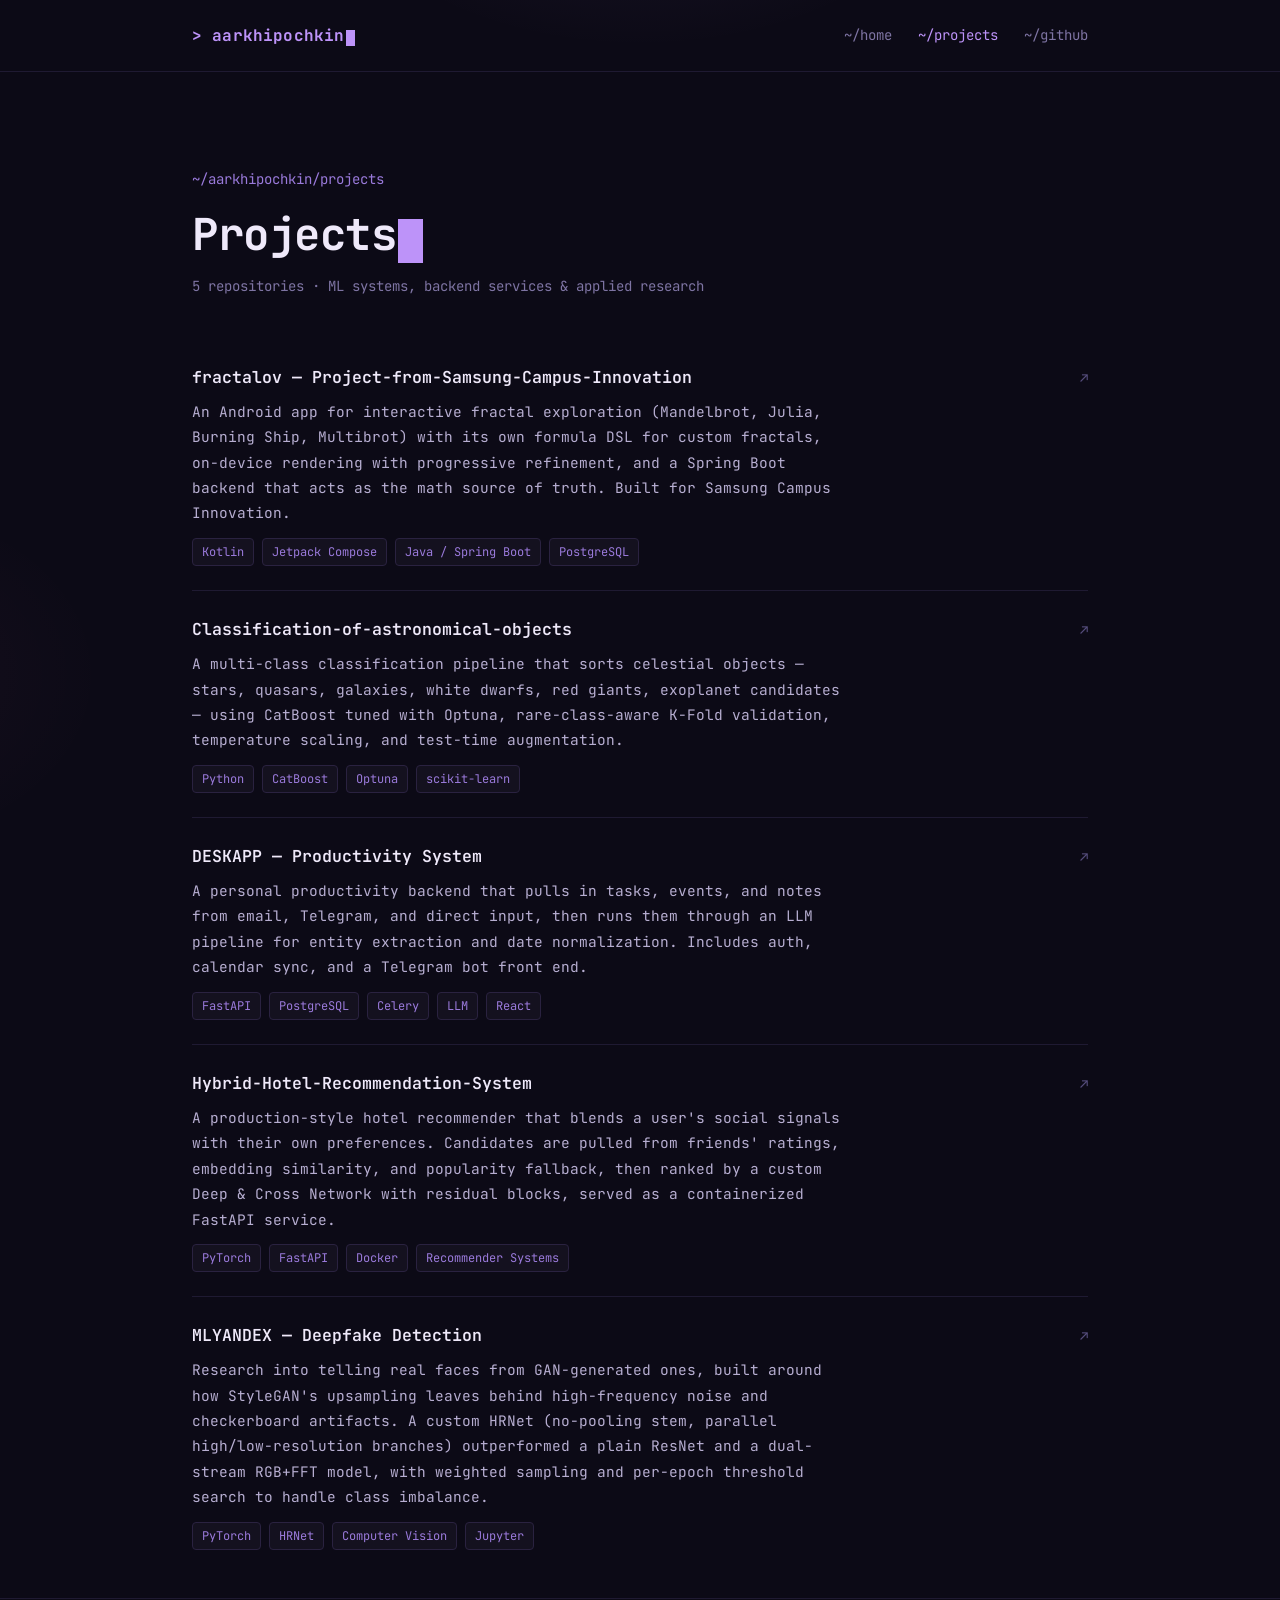
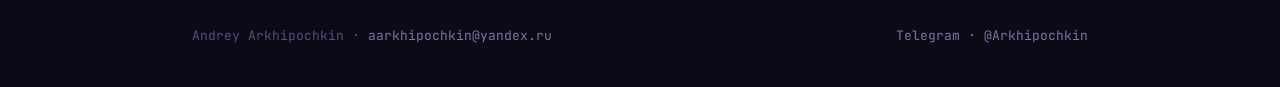
==== commit 1035a89e: "Footer: replace 'Built with HTML & CSS' with Telegram @Arkhipochkin Co-Authored-By: Claude Opus 4.8 " ====
--- a/projects.html
+++ b/projects.html
@@ -111,7 +111,7 @@
 <footer>
   <div class="footer-inner">
     <span>Andrey Arkhipochkin · <a href="mailto:aarkhipochkin@yandex.ru">aarkhipochkin@yandex.ru</a></span>
-    <span class="footer-right">Built with HTML &amp; CSS</span>
+    <span class="footer-right"><a href="https://t.me/Arkhipochkin" target="_blank" rel="noopener">Telegram · @Arkhipochkin</a></span>
   </div>
 </footer>
 
